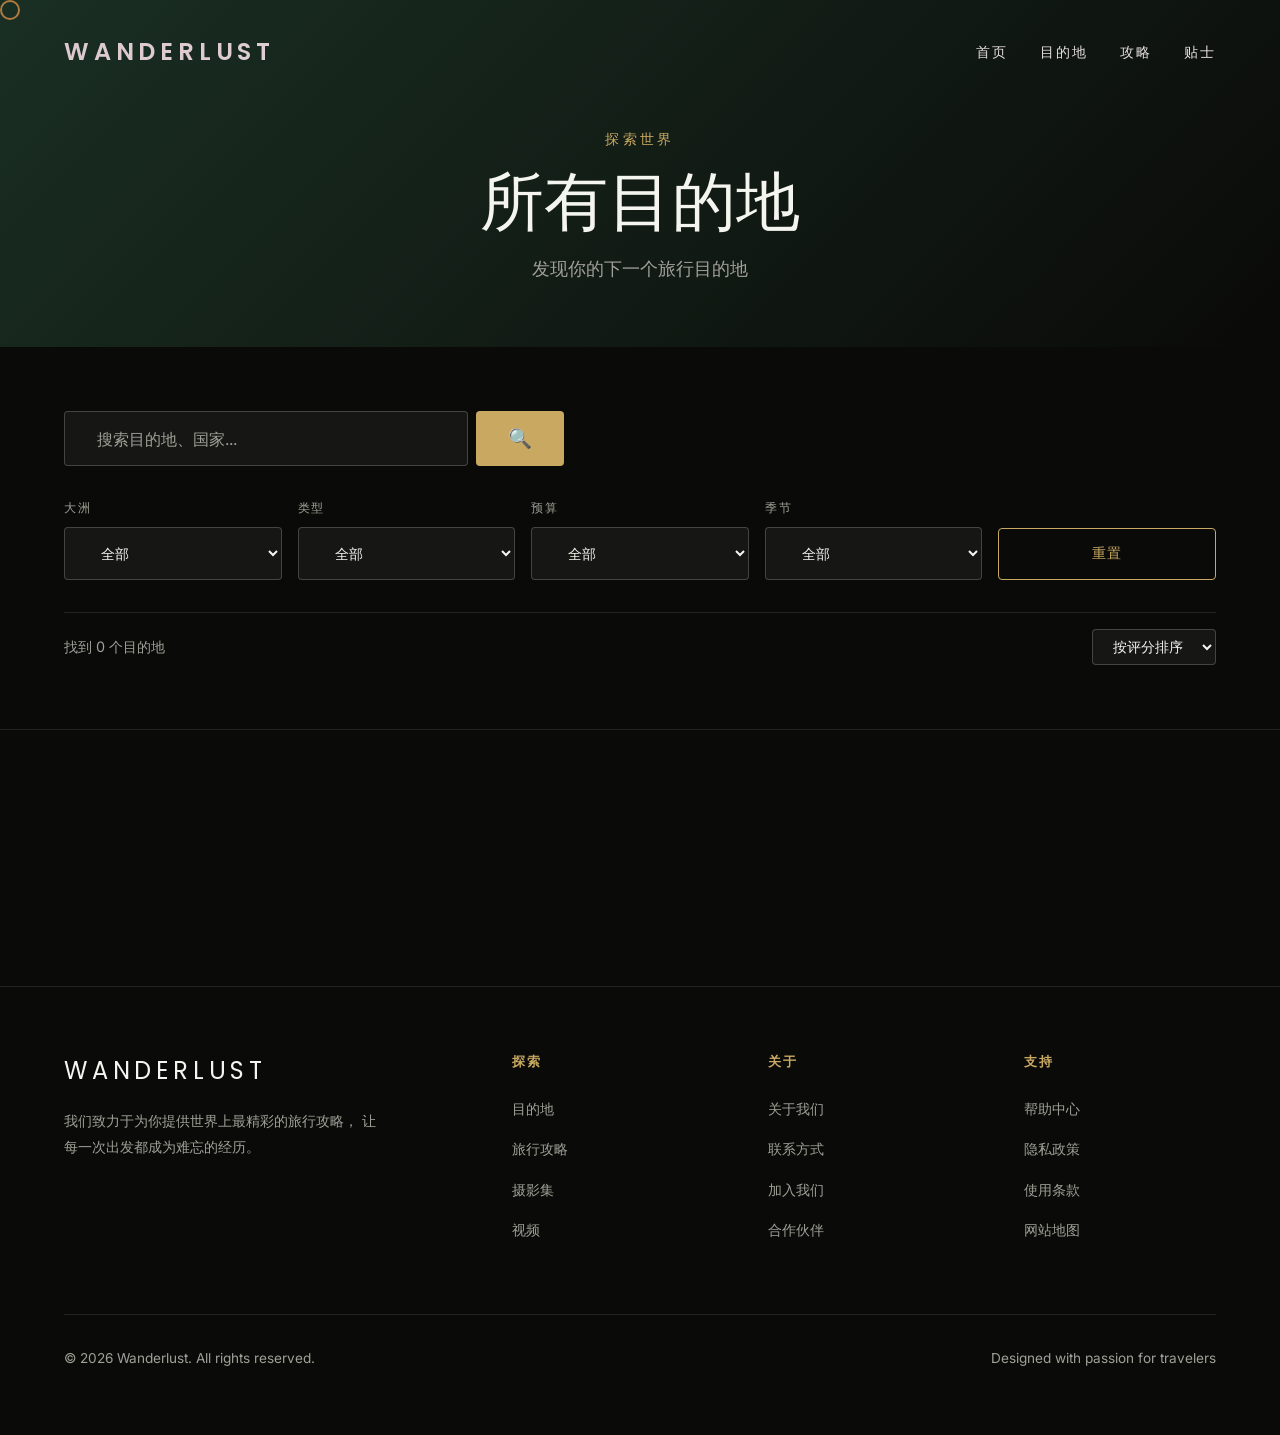
==== destinations/index.html @ e9c110f4 "feat: 完善目的地板块 - 添加详情页、列表页、筛选搜索功能 - 新增 destinations.json 数据结构（4 个目的地完整信息） - 新增目的地详情页面模板和渲染逻辑 - 新增目的地列" ====
<!DOCTYPE html>
<html lang="zh-CN">
<head>
  <meta charset="UTF-8">
  <meta name="viewport" content="width=device-width, initial-scale=1.0">
  <title>目的地列表 | Wanderlust</title>
  <link rel="preconnect" href="https://fonts.googleapis.com">
  <link rel="preconnect" href="https://fonts.gstatic.com" crossorigin>
  <link href="https://fonts.googleapis.com/css2?family=Poppins:wght@400;500;600;700&family=Inter:wght@300;400;500;600&display=swap" rel="stylesheet">
  <link rel="stylesheet" href="../assets/css/list.css">
</head>
<body>
  <div class="cursor"></div>

  <!-- 导航栏 -->
  <nav>
    <div class="logo">Wanderlust</div>
    <div class="nav-links">
      <a href="../index.html" class="hover-trigger">首页</a>
      <a href="index.html" class="hover-trigger">目的地</a>
      <a href="../index.html#guides" class="hover-trigger">攻略</a>
      <a href="../index.html#tips" class="hover-trigger">贴士</a>
    </div>
  </nav>

  <!-- 页面头部 -->
  <section class="page-header">
    <div class="header-content">
      <p class="section-label">探索世界</p>
      <h1 class="page-title">所有目的地</h1>
      <p class="page-subtitle">发现你的下一个旅行目的地</p>
    </div>
  </section>

  <!-- 筛选和搜索 -->
  <section class="filter-section">
    <div class="filter-container">
      <!-- 搜索框 -->
      <div class="search-box">
        <input type="text" id="search-input" placeholder="搜索目的地、国家..." class="search-input">
        <button class="search-button hover-trigger" id="search-btn">🔍</button>
      </div>

      <!-- 筛选器 -->
      <div class="filters">
        <div class="filter-group">
          <label>大洲</label>
          <select id="continent-filter" class="filter-select">
            <option value="all">全部</option>
            <option value="europe">欧洲</option>
            <option value="asia">亚洲</option>
            <option value="americas">美洲</option>
            <option value="africa">非洲</option>
            <option value="oceania">大洋洲</option>
          </select>
        </div>

        <div class="filter-group">
          <label>类型</label>
          <select id="type-filter" class="filter-select">
            <option value="all">全部</option>
            <option value="beach">海滩</option>
            <option value="culture">文化</option>
            <option value="city">城市</option>
            <option value="nature">自然</option>
            <option value="adventure">冒险</option>
            <option value="romance">浪漫</option>
            <option value="art">艺术</option>
            <option value="history">历史</option>
          </select>
        </div>

        <div class="filter-group">
          <label>预算</label>
          <select id="budget-filter" class="filter-select">
            <option value="all">全部</option>
            <option value="budget">经济实惠</option>
            <option value="medium">中等消费</option>
            <option value="luxury">豪华享受</option>
          </select>
        </div>

        <div class="filter-group">
          <label>季节</label>
          <select id="season-filter" class="filter-select">
            <option value="all">全部</option>
            <option value="spring">春季</option>
            <option value="summer">夏季</option>
            <option value="autumn">秋季</option>
            <option value="winter">冬季</option>
            <option value="dry">旱季</option>
          </select>
        </div>

        <button class="reset-button hover-trigger" id="reset-filters">重置</button>
      </div>

      <!-- 结果统计 -->
      <div class="results-info">
        <span id="results-count">找到 0 个目的地</span>
        <select id="sort-select" class="sort-select">
          <option value="rating">按评分排序</option>
          <option value="reviews">按评价数</option>
          <option value="name">按名称</option>
        </select>
      </div>
    </div>
  </section>

  <!-- 目的地网格 -->
  <section class="destinations-section">
    <div class="destinations-grid" id="destinations-grid">
      <!-- 动态生成 -->
    </div>

    <!-- 无结果提示 -->
    <div class="no-results" id="no-results" style="display: none;">
      <h3>未找到匹配的目的地</h3>
      <p>尝试调整筛选条件或搜索关键词</p>
      <button class="reset-button hover-trigger" onclick="resetFilters()">重置筛选</button>
    </div>
  </section>

  <!-- 页脚 -->
  <footer>
    <div class="footer-content">
      <div class="footer-brand">
        <div class="footer-logo">Wanderlust</div>
        <p class="footer-tagline">
          我们致力于为你提供世界上最精彩的旅行攻略，
          让每一次出发都成为难忘的经历。
        </p>
      </div>
      <div class="footer-links">
        <h4>探索</h4>
        <a href="../index.html#destinations">目的地</a>
        <a href="../index.html#guides">旅行攻略</a>
        <a href="#">摄影集</a>
        <a href="#">视频</a>
      </div>
      <div class="footer-links">
        <h4>关于</h4>
        <a href="#">关于我们</a>
        <a href="#">联系方式</a>
        <a href="#">加入我们</a>
        <a href="#">合作伙伴</a>
      </div>
      <div class="footer-links">
        <h4>支持</h4>
        <a href="#">帮助中心</a>
        <a href="#">隐私政策</a>
        <a href="#">使用条款</a>
        <a href="#">网站地图</a>
      </div>
    </div>
    <div class="footer-bottom">
      <span>© 2026 Wanderlust. All rights reserved.</span>
      <span>Designed with passion for travelers</span>
    </div>
  </footer>

  <!-- 脚本 -->
  <script src="../assets/js/destinations.js"></script>
  <script src="../assets/js/list.js"></script>
</body>
</html>
---- assets/css/list.css ----
:root {
  --color-bg: #0a0a08;
  --color-text: #f5f5f0;
  --color-text-muted: #a0a098;
  --color-accent: #c9a962;
  --color-accent-light: #e8d5a3;
  --color-sand: #d4c4a8;
  --color-deep-green: #1a2f23;
  --color-terracotta: #c17c5f;
  
  --font-display: 'Poppins', sans-serif;
  --font-body: 'Inter', sans-serif;
  
  --spacing-xs: 0.5rem;
  --spacing-sm: 1rem;
  --spacing-md: 2rem;
  --spacing-lg: 4rem;
  --spacing-xl: 8rem;
}

* {
  margin: 0;
  padding: 0;
  box-sizing: border-box;
}

html {
  scroll-behavior: smooth;
}

body {
  font-family: var(--font-body);
  background-color: var(--color-bg);
  color: var(--color-text);
  line-height: 1.7;
  overflow-x: hidden;
}

/* Custom Cursor */
.cursor {
  width: 20px;
  height: 20px;
  border: 2px solid var(--color-accent);
  border-radius: 50%;
  position: fixed;
  pointer-events: none;
  z-index: 9999;
  transition: transform 0.15s cubic-bezier(0.175, 0.885, 0.32, 1.275), background-color 0.2s ease;
  mix-blend-mode: difference;
}

.cursor.hover {
  transform: scale(3);
  background-color: var(--color-accent);
  opacity: 0.6;
  border-color: transparent;
}

/* Navigation */
nav {
  position: fixed;
  top: 0;
  left: 0;
  right: 0;
  padding: var(--spacing-md) var(--spacing-lg);
  display: flex;
  justify-content: space-between;
  align-items: center;
  z-index: 1000;
  mix-blend-mode: difference;
  transition: all 0.4s cubic-bezier(0.16, 1, 0.3, 1);
}

nav.scrolled {
  padding: var(--spacing-sm) var(--spacing-lg);
  background: rgba(10, 10, 8, 0.95);
  backdrop-filter: blur(20px);
  mix-blend-mode: normal;
  box-shadow: 0 4px 30px rgba(0, 0, 0, 0.3);
}

.logo {
  font-family: var(--font-display);
  font-size: 1.5rem;
  font-weight: 600;
  letter-spacing: 0.2em;
  text-transform: uppercase;
}

.nav-links {
  display: flex;
  gap: var(--spacing-md);
}

.nav-links a {
  color: var(--color-text);
  text-decoration: none;
  font-size: 0.85rem;
  text-transform: uppercase;
  letter-spacing: 0.15em;
  position: relative;
  padding: var(--spacing-xs) 0;
}

.nav-links a::after {
  content: '';
  position: absolute;
  bottom: 0;
  left: 0;
  width: 0;
  height: 1px;
  background: var(--color-accent);
  transition: width 0.4s cubic-bezier(0.16, 1, 0.3, 1);
}

.nav-links a:hover::after {
  width: 100%;
}

/* Page Header */
.page-header {
  padding: var(--spacing-xl) var(--spacing-lg) var(--spacing-lg);
  text-align: center;
  background: linear-gradient(135deg, var(--color-deep-green) 0%, var(--color-bg) 100%);
}

.header-content {
  max-width: 800px;
  margin: 0 auto;
}

.section-label {
  font-size: 0.85rem;
  text-transform: uppercase;
  letter-spacing: 0.25em;
  color: var(--color-accent);
  margin-bottom: var(--spacing-sm);
  display: block;
}

.page-title {
  font-family: var(--font-display);
  font-size: clamp(2.5rem, 6vw, 4rem);
  font-weight: 300;
  line-height: 1.1;
  margin-bottom: var(--spacing-sm);
}

.page-subtitle {
  font-size: 1.1rem;
  color: var(--color-text-muted);
}

/* Filter Section */
.filter-section {
  padding: var(--spacing-lg) var(--spacing-lg);
  border-bottom: 1px solid rgba(255,255,255,0.1);
}

.filter-container {
  max-width: 1400px;
  margin: 0 auto;
}

.search-box {
  display: flex;
  gap: var(--spacing-xs);
  margin-bottom: var(--spacing-md);
  max-width: 500px;
}

.search-input {
  flex: 1;
  padding: var(--spacing-sm) var(--spacing-md);
  background: rgba(255,255,255,0.05);
  border: 1px solid rgba(255,255,255,0.2);
  border-radius: 4px;
  color: var(--color-text);
  font-family: var(--font-body);
  font-size: 1rem;
}

.search-input::placeholder {
  color: var(--color-text-muted);
}

.search-input:focus {
  outline: none;
  border-color: var(--color-accent);
}

.search-button {
  padding: var(--spacing-sm) var(--spacing-md);
  background: var(--color-accent);
  color: var(--color-bg);
  border: none;
  border-radius: 4px;
  font-size: 1.2rem;
  cursor: pointer;
  transition: all 0.3s ease;
}

.search-button:hover {
  background: var(--color-accent-light);
  transform: translateY(-2px);
}

.filters {
  display: grid;
  grid-template-columns: repeat(auto-fit, minmax(180px, 1fr));
  gap: var(--spacing-sm);
  align-items: end;
  margin-bottom: var(--spacing-md);
}

.filter-group {
  display: flex;
  flex-direction: column;
  gap: var(--spacing-xs);
}

.filter-group label {
  font-size: 0.75rem;
  text-transform: uppercase;
  letter-spacing: 0.15em;
  color: var(--color-text-muted);
}

.filter-select {
  padding: var(--spacing-sm) var(--spacing-md);
  background: rgba(255,255,255,0.05);
  border: 1px solid rgba(255,255,255,0.2);
  border-radius: 4px;
  color: var(--color-text);
  font-family: var(--font-body);
  font-size: 0.9rem;
  cursor: pointer;
  transition: all 0.3s ease;
}

.filter-select:focus {
  outline: none;
  border-color: var(--color-accent);
}

.filter-select option {
  background: var(--color-bg);
  color: var(--color-text);
}

.reset-button {
  padding: var(--spacing-sm) var(--spacing-md);
  background: transparent;
  border: 1px solid var(--color-accent);
  color: var(--color-accent);
  border-radius: 4px;
  font-size: 0.85rem;
  text-transform: uppercase;
  letter-spacing: 0.1em;
  cursor: pointer;
  transition: all 0.3s ease;
  align-self: flex-end;
}

.reset-button:hover {
  background: var(--color-accent);
  color: var(--color-bg);
}

.results-info {
  display: flex;
  justify-content: space-between;
  align-items: center;
  padding-top: var(--spacing-sm);
  border-top: 1px solid rgba(255,255,255,0.1);
}

#results-count {
  font-size: 0.9rem;
  color: var(--color-text-muted);
}

.sort-select {
  padding: var(--spacing-xs) var(--spacing-sm);
  background: rgba(255,255,255,0.05);
  border: 1px solid rgba(255,255,255,0.2);
  border-radius: 4px;
  color: var(--color-text);
  font-family: var(--font-body);
  font-size: 0.85rem;
  cursor: pointer;
}

.sort-select:focus {
  outline: none;
  border-color: var(--color-accent);
}

/* Destinations Grid */
.destinations-section {
  padding: var(--spacing-xl) var(--spacing-lg);
  max-width: 1400px;
  margin: 0 auto;
}

.destinations-grid {
  display: grid;
  grid-template-columns: repeat(auto-fill, minmax(350px, 1fr));
  gap: var(--spacing-md);
}

.destination-card {
  position: relative;
  height: 500px;
  overflow: hidden;
  border-radius: 4px;
  transition: all 0.5s cubic-bezier(0.16, 1, 0.3, 1);
  text-decoration: none;
  color: inherit;
  display: block;
}

.destination-card::after {
  content: '';
  position: absolute;
  inset: 0;
  background: linear-gradient(135deg, rgba(201, 169, 98, 0.1) 0%, transparent 50%, rgba(201, 169, 98, 0.15) 100%);
  opacity: 0;
  transition: opacity 0.5s ease;
  pointer-events: none;
}

.destination-card:hover::after {
  opacity: 1;
}

.destination-card:hover {
  transform: translateY(-8px);
  box-shadow: 0 20px 60px rgba(0, 0, 0, 0.4);
}

.destination-image {
  width: 100%;
  height: 100%;
  object-fit: cover;
  transition: transform 1s cubic-bezier(0.16, 1, 0.3, 1), filter 0.5s ease;
}

.destination-card:hover .destination-image {
  transform: scale(1.15);
  filter: brightness(1.1);
}

.destination-overlay {
  position: absolute;
  inset: 0;
  background: linear-gradient(to top, rgba(0,0,0,0.8) 0%, transparent 60%);
  display: flex;
  flex-direction: column;
  justify-content: flex-end;
  padding: var(--spacing-md);
}

.destination-location {
  font-size: 0.8rem;
  text-transform: uppercase;
  letter-spacing: 0.2em;
  color: var(--color-accent);
  margin-bottom: var(--spacing-xs);
}

.destination-name {
  font-family: var(--font-display);
  font-size: clamp(1.5rem, 3vw, 2.5rem);
  font-weight: 400;
  margin-bottom: var(--spacing-sm);
}

.destination-excerpt {
  font-size: 0.9rem;
  color: var(--color-text-muted);
  line-height: 1.6;
  display: -webkit-box;
  -webkit-line-clamp: 2;
  -webkit-box-orient: vertical;
  overflow: hidden;
}

.destination-meta {
  display: flex;
  gap: var(--spacing-sm);
  margin-top: var(--spacing-sm);
  flex-wrap: wrap;
}

.meta-tag {
  font-size: 0.75rem;
  padding: var(--spacing-xs) var(--spacing-sm);
  background: rgba(201, 169, 98, 0.2);
  color: var(--color-accent);
  border-radius: 2px;
  text-transform: uppercase;
  letter-spacing: 0.1em;
}

.rating-tag {
  display: flex;
  align-items: center;
  gap: 2px;
  font-weight: 600;
}

/* No Results */
.no-results {
  text-align: center;
  padding: var(--spacing-xl) var(--spacing-md);
}

.no-results h3 {
  font-family: var(--font-display);
  font-size: 2rem;
  font-weight: 300;
  margin-bottom: var(--spacing-sm);
}

.no-results p {
  color: var(--color-text-muted);
  margin-bottom: var(--spacing-md);
}

/* Footer */
footer {
  padding: var(--spacing-lg) var(--spacing-lg);
  border-top: 1px solid rgba(255,255,255,0.1);
}

.footer-content {
  display: grid;
  grid-template-columns: 2fr 1fr 1fr 1fr;
  gap: var(--spacing-lg);
  max-width: 1400px;
  margin: 0 auto;
}

@media (max-width: 768px) {
  .footer-content {
    grid-template-columns: 1fr;
    gap: var(--spacing-md);
  }
}

.footer-brand {
  padding-right: var(--spacing-lg);
}

.footer-logo {
  font-family: var(--font-display);
  font-size: 1.5rem;
  letter-spacing: 0.2em;
  text-transform: uppercase;
  margin-bottom: var(--spacing-sm);
}

.footer-tagline {
  color: var(--color-text-muted);
  font-size: 0.9rem;
  line-height: 1.8;
}

.footer-links h4 {
  font-size: 0.8rem;
  text-transform: uppercase;
  letter-spacing: 0.15em;
  margin-bottom: var(--spacing-sm);
  color: var(--color-accent);
}

.footer-links a {
  display: block;
  color: var(--color-text-muted);
  text-decoration: none;
  font-size: 0.9rem;
  padding: var(--spacing-xs) 0;
  transition: color 0.3s ease;
}

.footer-links a:hover {
  color: var(--color-text);
}

.footer-bottom {
  margin-top: var(--spacing-lg);
  padding-top: var(--spacing-md);
  border-top: 1px solid rgba(255,255,255,0.1);
  display: flex;
  justify-content: space-between;
  align-items: center;
  font-size: 0.85rem;
  color: var(--color-text-muted);
  max-width: 1400px;
  margin-left: auto;
  margin-right: auto;
}

@media (max-width: 600px) {
  .footer-bottom {
    flex-direction: column;
    gap: var(--spacing-sm);
    text-align: center;
  }
}

/* Responsive */
@media (max-width: 768px) {
  .filters {
    grid-template-columns: 1fr;
  }

  .destinations-grid {
    grid-template-columns: 1fr;
  }

  .results-info {
    flex-direction: column;
    gap: var(--spacing-sm);
    align-items: flex-start;
  }
}

/* Reveal Animation */
.reveal {
  opacity: 0;
  transform: translateY(40px);
  transition: all 0.8s cubic-bezier(0.16, 1, 0.3, 1);
}

.reveal.active {
  opacity: 1;
  transform: translateY(0);
}
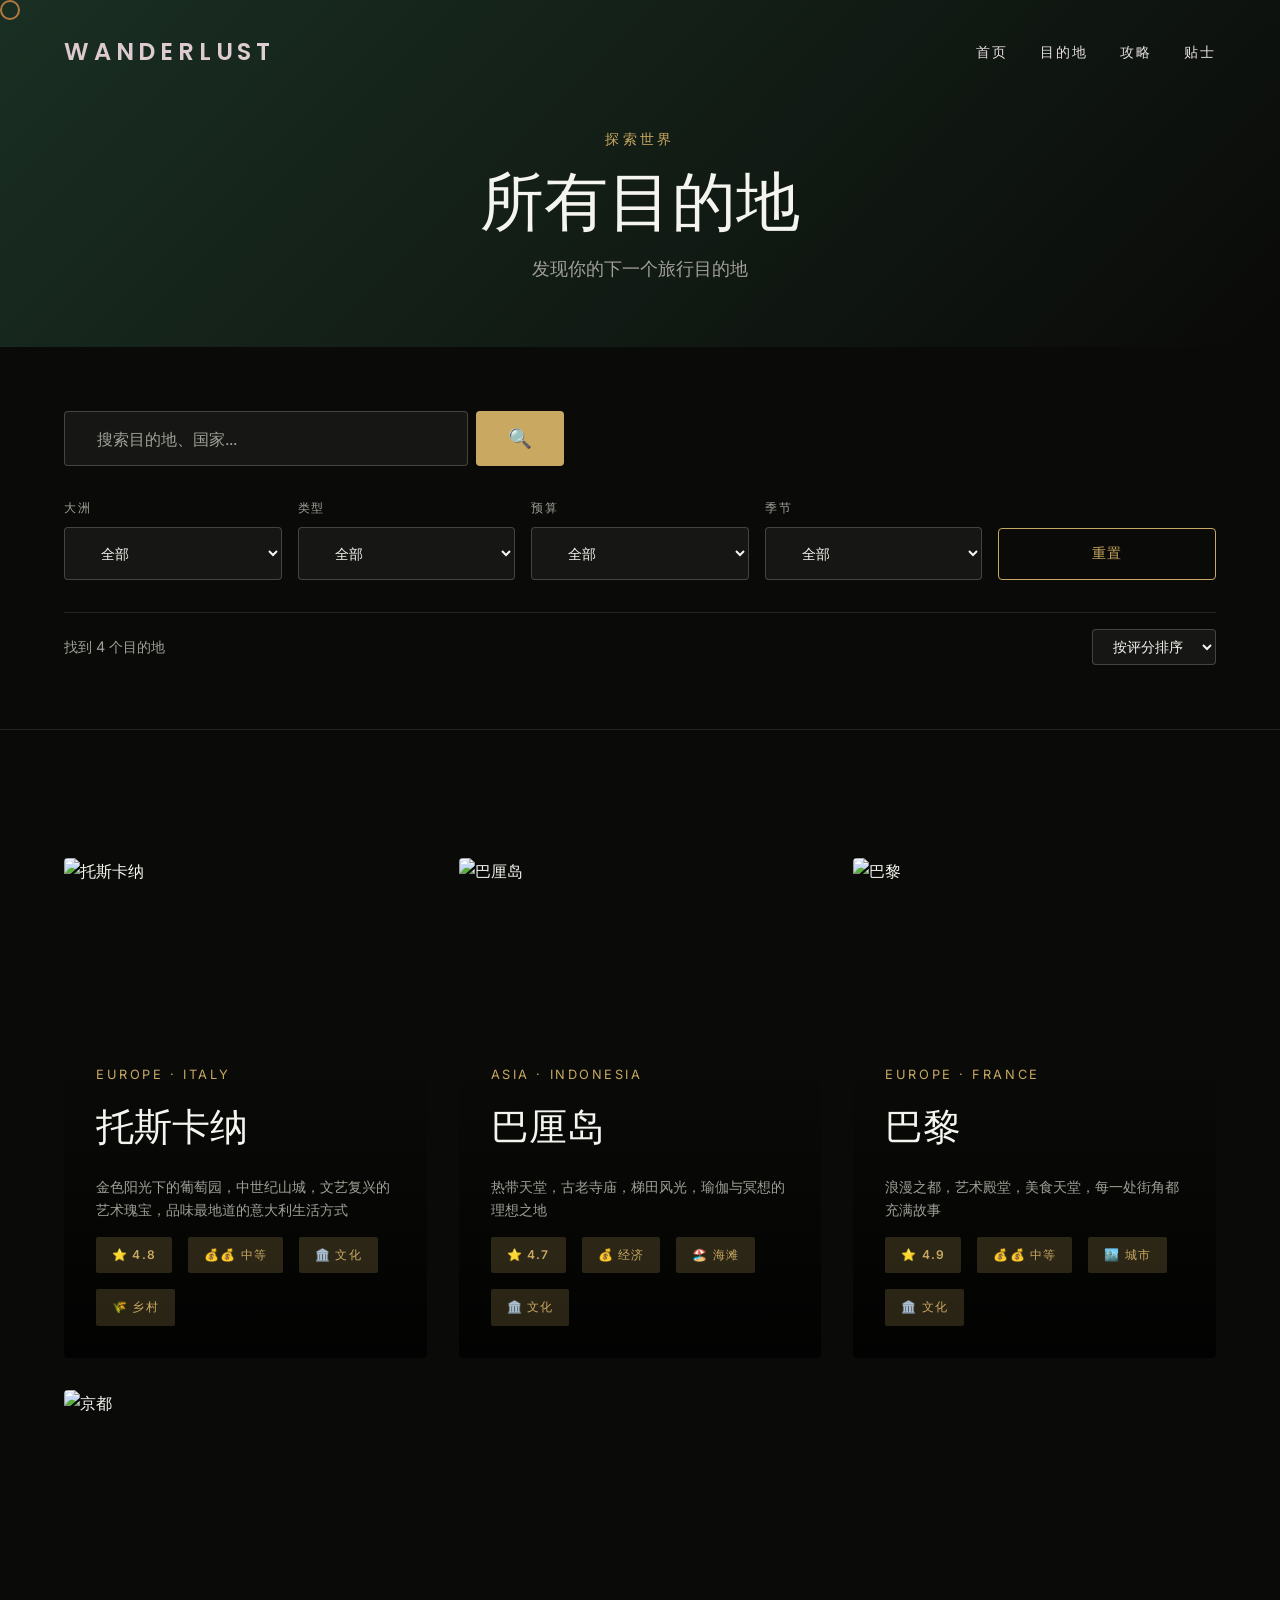
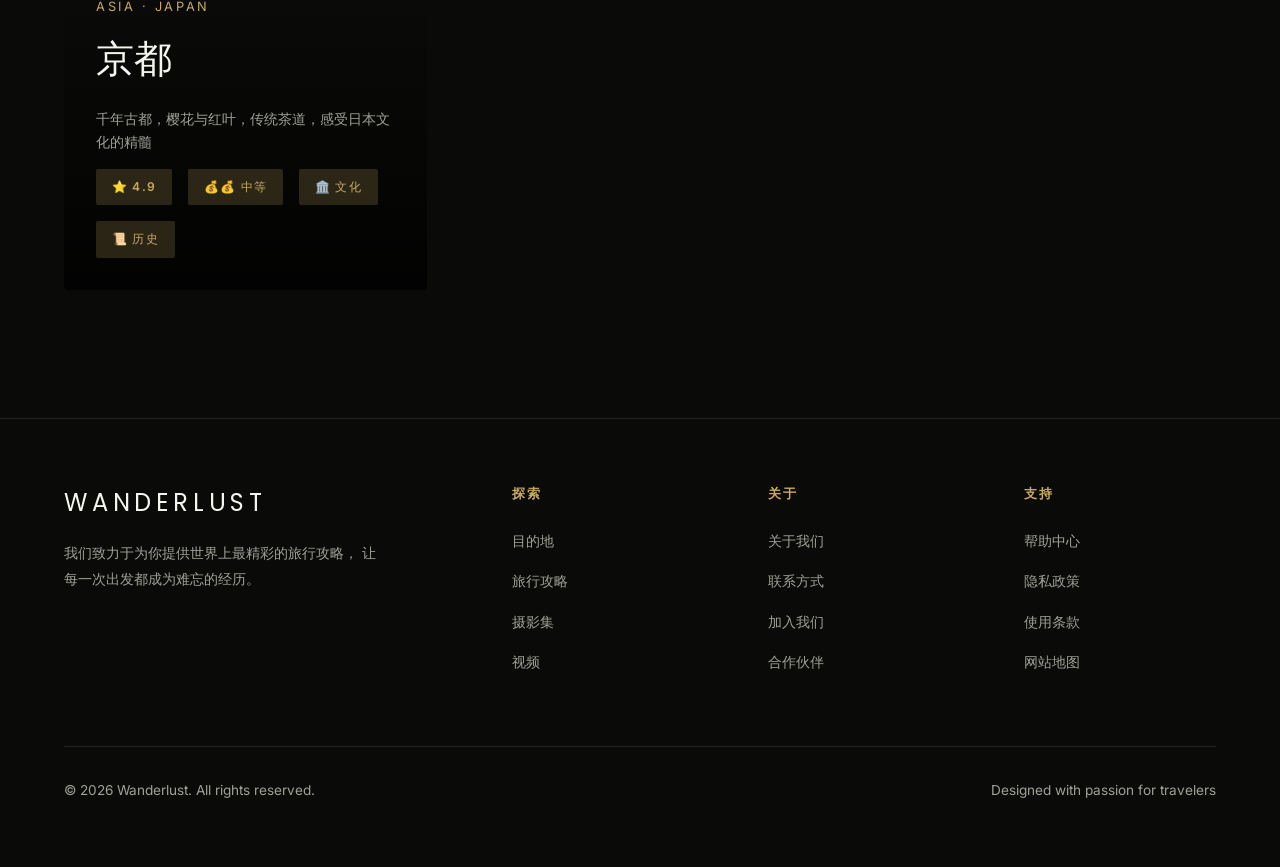
==== commit a4dc091f: "fix: 添加版本号强制刷新缓存 - 在 JS 引用中添加?v=20260318 参数 - 强制浏览器重新加载最新脚本" ====
--- a/destinations/index.html
+++ b/destinations/index.html
@@ -160,7 +160,7 @@
   </footer>
 
   <!-- 脚本 -->
-  <script src="../assets/js/destinations.js"></script>
-  <script src="../assets/js/list.js"></script>
+  <script src="../assets/js/destinations.js?v=20260318"></script>
+  <script src="../assets/js/list.js?v=20260318"></script>
 </body>
 </html>
